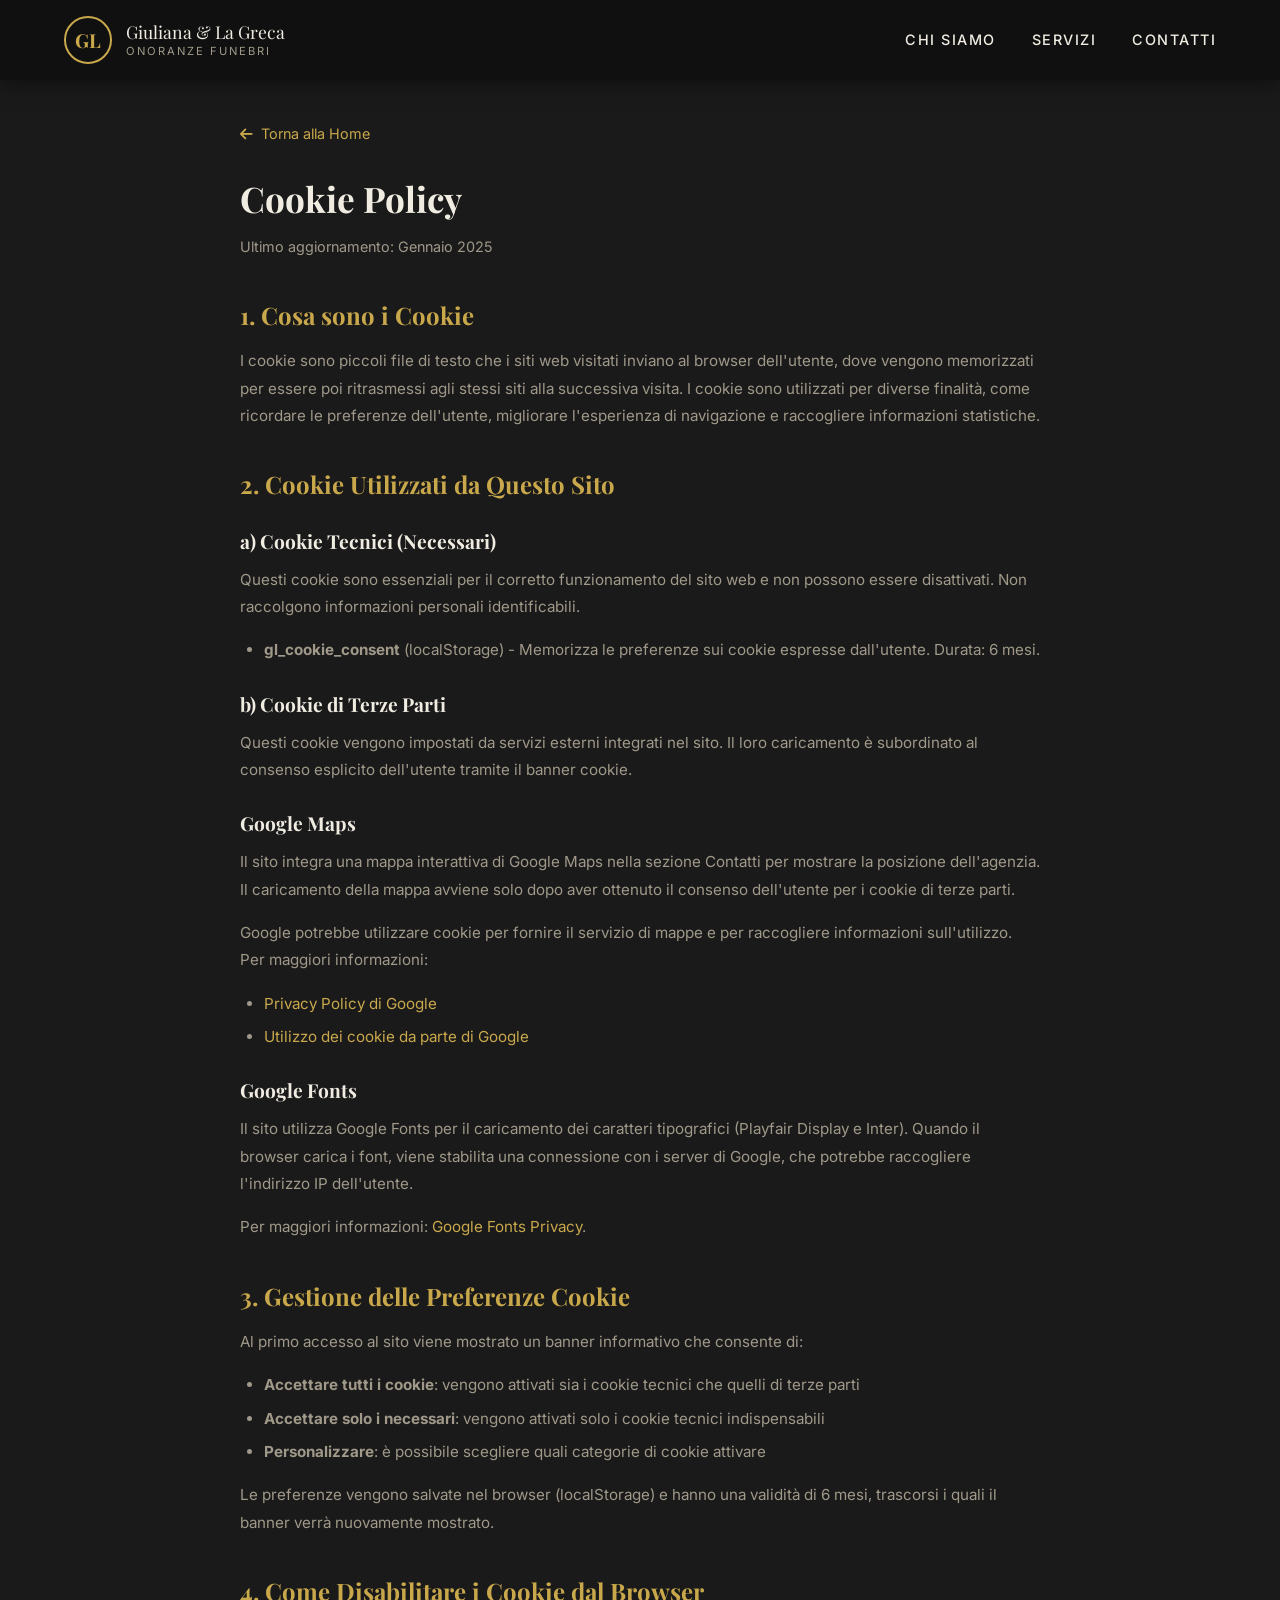
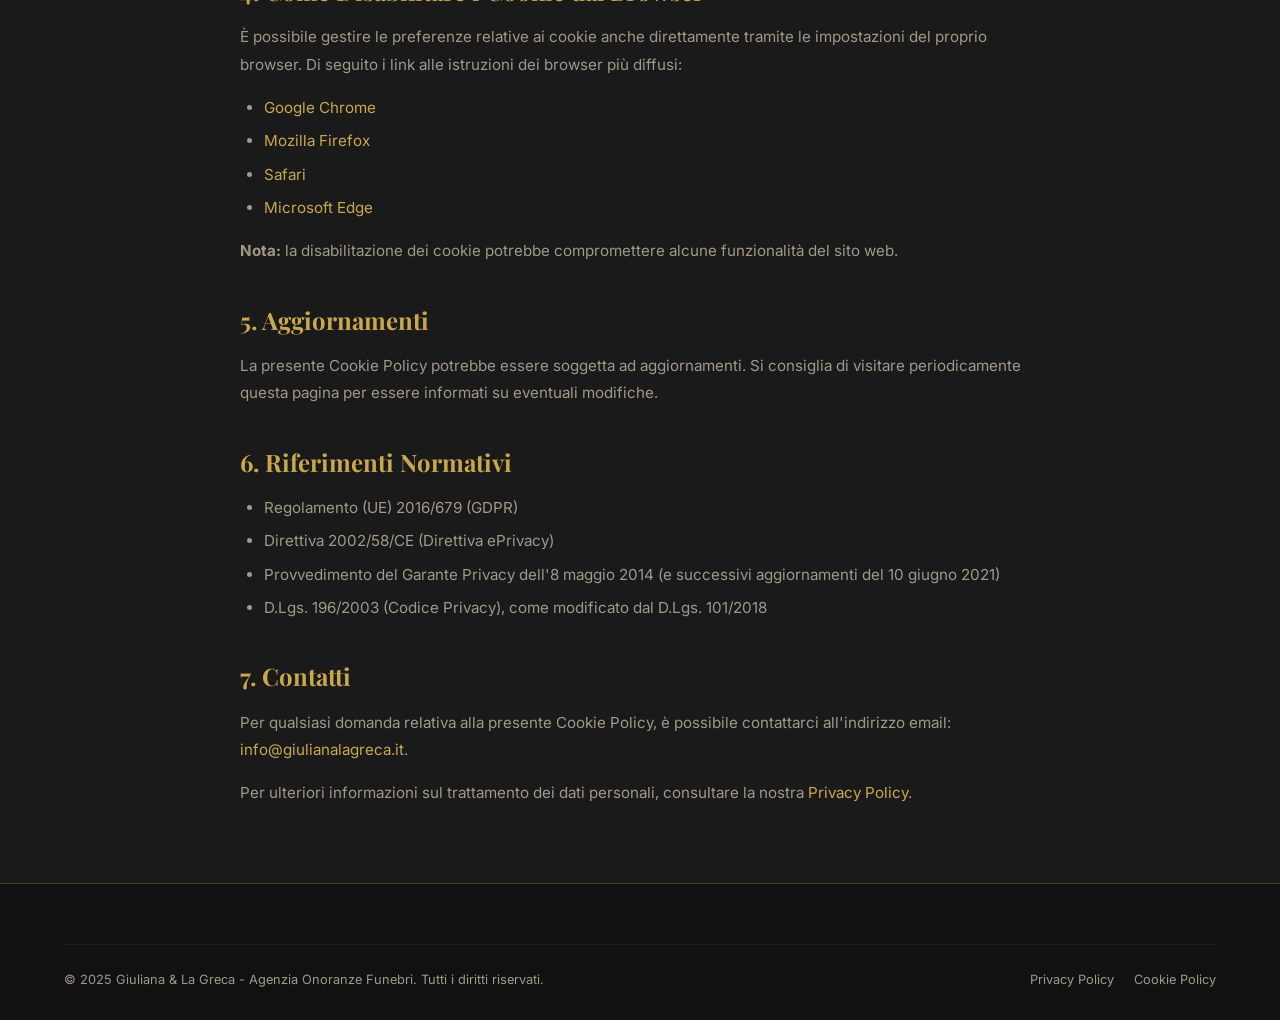
==== cookie-policy.html @ cec47fd1 "Initial commit: sito web Giuliana & La Greca Onoranze Funebri Sito single-page statico con tema eleg" ====
<!DOCTYPE html>
<html lang="it">
<head>
    <meta charset="UTF-8">
    <meta name="viewport" content="width=device-width, initial-scale=1.0">
    <meta name="description" content="Cookie Policy - Giuliana & La Greca Agenzia Onoranze Funebri">
    <meta name="robots" content="noindex, nofollow">
    <title>Cookie Policy - Giuliana & La Greca</title>

    <link rel="preconnect" href="https://fonts.googleapis.com">
    <link rel="preconnect" href="https://fonts.gstatic.com" crossorigin>
    <link href="https://fonts.googleapis.com/css2?family=Inter:wght@300;400;500;600;700&family=Playfair+Display:wght@400;500;600;700&display=swap" rel="stylesheet">
    <link rel="stylesheet" href="https://cdnjs.cloudflare.com/ajax/libs/font-awesome/6.5.1/css/all.min.css" integrity="sha512-DTOQO9RWCH3ppGqcWaEA1BIZOC6xxalwEsw9c2QQeAIftl+Vegovlnee1c9QX4TctnWMn13TZye+giMm8e2LwA==" crossorigin="anonymous" referrerpolicy="no-referrer">
    <link rel="stylesheet" href="css/style.css">
</head>
<body>

    <!-- Header -->
    <header class="header scrolled">
        <div class="container">
            <nav class="nav">
                <a href="index.html" class="nav-logo">
                    <div class="nav-logo-icon">GL</div>
                    <div class="nav-logo-text">
                        Giuliana & La Greca
                        <span>Onoranze Funebri</span>
                    </div>
                </a>
                <ul class="nav-links">
                    <li><a href="index.html#chi-siamo">Chi Siamo</a></li>
                    <li><a href="index.html#servizi">Servizi</a></li>
                    <li><a href="index.html#contatti">Contatti</a></li>
                </ul>
                <button class="hamburger" id="hamburger" aria-label="Menu di navigazione" aria-expanded="false">
                    <span></span>
                    <span></span>
                    <span></span>
                </button>
            </nav>
        </div>
    </header>

    <!-- Cookie Policy -->
    <main class="legal-page">
        <div class="container">
            <div class="legal-content">
                <a href="index.html" class="legal-back"><i class="fas fa-arrow-left"></i> Torna alla Home</a>

                <h1>Cookie Policy</h1>
                <p class="legal-date">Ultimo aggiornamento: Gennaio 2025</p>

                <h2>1. Cosa sono i Cookie</h2>
                <p>
                    I cookie sono piccoli file di testo che i siti web visitati inviano al browser dell'utente,
                    dove vengono memorizzati per essere poi ritrasmessi agli stessi siti alla successiva visita.
                    I cookie sono utilizzati per diverse finalità, come ricordare le preferenze dell'utente,
                    migliorare l'esperienza di navigazione e raccogliere informazioni statistiche.
                </p>

                <h2>2. Cookie Utilizzati da Questo Sito</h2>

                <h3>a) Cookie Tecnici (Necessari)</h3>
                <p>
                    Questi cookie sono essenziali per il corretto funzionamento del sito web e non possono essere
                    disattivati. Non raccolgono informazioni personali identificabili.
                </p>
                <ul>
                    <li>
                        <strong>gl_cookie_consent</strong> (localStorage) - Memorizza le preferenze sui cookie
                        espresse dall'utente. Durata: 6 mesi.
                    </li>
                </ul>

                <h3>b) Cookie di Terze Parti</h3>
                <p>
                    Questi cookie vengono impostati da servizi esterni integrati nel sito. Il loro caricamento
                    è subordinato al consenso esplicito dell'utente tramite il banner cookie.
                </p>

                <h3>Google Maps</h3>
                <p>
                    Il sito integra una mappa interattiva di Google Maps nella sezione Contatti per mostrare
                    la posizione dell'agenzia. Il caricamento della mappa avviene solo dopo aver ottenuto
                    il consenso dell'utente per i cookie di terze parti.
                </p>
                <p>
                    Google potrebbe utilizzare cookie per fornire il servizio di mappe e per raccogliere
                    informazioni sull'utilizzo. Per maggiori informazioni:
                </p>
                <ul>
                    <li><a href="https://policies.google.com/privacy" target="_blank" rel="noopener noreferrer">Privacy Policy di Google</a></li>
                    <li><a href="https://policies.google.com/technologies/cookies" target="_blank" rel="noopener noreferrer">Utilizzo dei cookie da parte di Google</a></li>
                </ul>

                <h3>Google Fonts</h3>
                <p>
                    Il sito utilizza Google Fonts per il caricamento dei caratteri tipografici (Playfair Display e Inter).
                    Quando il browser carica i font, viene stabilita una connessione con i server di Google,
                    che potrebbe raccogliere l'indirizzo IP dell'utente.
                </p>
                <p>
                    Per maggiori informazioni: <a href="https://developers.google.com/fonts/faq/privacy" target="_blank" rel="noopener noreferrer">Google Fonts Privacy</a>.
                </p>

                <h2>3. Gestione delle Preferenze Cookie</h2>
                <p>
                    Al primo accesso al sito viene mostrato un banner informativo che consente di:
                </p>
                <ul>
                    <li><strong>Accettare tutti i cookie</strong>: vengono attivati sia i cookie tecnici che quelli di terze parti</li>
                    <li><strong>Accettare solo i necessari</strong>: vengono attivati solo i cookie tecnici indispensabili</li>
                    <li><strong>Personalizzare</strong>: è possibile scegliere quali categorie di cookie attivare</li>
                </ul>
                <p>
                    Le preferenze vengono salvate nel browser (localStorage) e hanno una validità di 6 mesi,
                    trascorsi i quali il banner verrà nuovamente mostrato.
                </p>

                <h2>4. Come Disabilitare i Cookie dal Browser</h2>
                <p>
                    È possibile gestire le preferenze relative ai cookie anche direttamente tramite le
                    impostazioni del proprio browser. Di seguito i link alle istruzioni dei browser più diffusi:
                </p>
                <ul>
                    <li><a href="https://support.google.com/chrome/answer/95647" target="_blank" rel="noopener noreferrer">Google Chrome</a></li>
                    <li><a href="https://support.mozilla.org/it/kb/protezione-antitracciamento-avanzata-firefox-desktop" target="_blank" rel="noopener noreferrer">Mozilla Firefox</a></li>
                    <li><a href="https://support.apple.com/it-it/guide/safari/sfri11471/mac" target="_blank" rel="noopener noreferrer">Safari</a></li>
                    <li><a href="https://support.microsoft.com/it-it/windows/eliminare-e-gestire-i-cookie-168dab11-0753-043d-7c16-ede5947fc64d" target="_blank" rel="noopener noreferrer">Microsoft Edge</a></li>
                </ul>
                <p>
                    <strong>Nota:</strong> la disabilitazione dei cookie potrebbe compromettere alcune funzionalità del sito web.
                </p>

                <h2>5. Aggiornamenti</h2>
                <p>
                    La presente Cookie Policy potrebbe essere soggetta ad aggiornamenti. Si consiglia di visitare
                    periodicamente questa pagina per essere informati su eventuali modifiche.
                </p>

                <h2>6. Riferimenti Normativi</h2>
                <ul>
                    <li>Regolamento (UE) 2016/679 (GDPR)</li>
                    <li>Direttiva 2002/58/CE (Direttiva ePrivacy)</li>
                    <li>Provvedimento del Garante Privacy dell'8 maggio 2014 (e successivi aggiornamenti del 10 giugno 2021)</li>
                    <li>D.Lgs. 196/2003 (Codice Privacy), come modificato dal D.Lgs. 101/2018</li>
                </ul>

                <h2>7. Contatti</h2>
                <p>
                    Per qualsiasi domanda relativa alla presente Cookie Policy, è possibile contattarci all'indirizzo
                    email: <a href="mailto:info@giulianalagreca.it">info@giulianalagreca.it</a>.
                </p>
                <p>
                    Per ulteriori informazioni sul trattamento dei dati personali, consultare la nostra
                    <a href="privacy.html">Privacy Policy</a>.
                </p>
            </div>
        </div>
    </main>

    <!-- Footer -->
    <footer class="footer">
        <div class="container">
            <div class="footer-bottom">
                <p>&copy; 2025 Giuliana & La Greca - Agenzia Onoranze Funebri. Tutti i diritti riservati.</p>
                <div class="footer-bottom-links">
                    <a href="privacy.html">Privacy Policy</a>
                    <a href="cookie-policy.html">Cookie Policy</a>
                </div>
            </div>
        </div>
    </footer>

    <script>
        // Mobile menu per le pagine legali
        var hamburger = document.getElementById('hamburger');
        var navLinks = document.querySelector('.nav-links');
        if (hamburger && navLinks) {
            hamburger.addEventListener('click', function () {
                var isOpen = navLinks.classList.toggle('open');
                hamburger.classList.toggle('active');
                hamburger.setAttribute('aria-expanded', isOpen);
                document.body.style.overflow = isOpen ? 'hidden' : '';
            });
            navLinks.querySelectorAll('a').forEach(function (link) {
                link.addEventListener('click', function () {
                    navLinks.classList.remove('open');
                    hamburger.classList.remove('active');
                    hamburger.setAttribute('aria-expanded', 'false');
                    document.body.style.overflow = '';
                });
            });
        }
    </script>

</body>
</html>
---- css/style.css ----
/* ============================================
   Giuliana & La Greca - Onoranze Funebri
   Tema Elegante Scuro con Accenti Dorati
   ============================================ */

/* --- CSS Variables --- */
:root {
    --bg-primary: #1a1a1a;
    --bg-secondary: #111111;
    --bg-tertiary: #1e1e1e;
    --accent-gold: #c9a84c;
    --accent-gold-light: #d4af37;
    --accent-gold-transparent: rgba(201, 168, 76, 0.3);
    --accent-gold-glow: rgba(201, 168, 76, 0.15);
    --text-primary: #f0ece2;
    --text-secondary: #a0998a;
    --text-dark: #1a1a1a;
    --font-heading: 'Playfair Display', Georgia, serif;
    --font-body: 'Inter', 'Lato', Arial, sans-serif;
    --transition: 0.3s ease;
    --transition-slow: 0.6s ease;
    --max-width: 1200px;
    --nav-height: 80px;
}

/* --- Reset & Base --- */
*,
*::before,
*::after {
    margin: 0;
    padding: 0;
    box-sizing: border-box;
}

html {
    scroll-behavior: smooth;
    font-size: 16px;
}

body {
    font-family: var(--font-body);
    background-color: var(--bg-primary);
    color: var(--text-primary);
    line-height: 1.7;
    overflow-x: hidden;
    -webkit-font-smoothing: antialiased;
    -moz-osx-font-smoothing: grayscale;
}

a {
    color: var(--accent-gold);
    text-decoration: none;
    transition: color var(--transition);
}

a:hover {
    color: var(--accent-gold-light);
}

img {
    max-width: 100%;
    height: auto;
    display: block;
}

ul {
    list-style: none;
}

h1, h2, h3, h4, h5, h6 {
    font-family: var(--font-heading);
    font-weight: 700;
    line-height: 1.3;
    color: var(--text-primary);
}

.container {
    width: 100%;
    max-width: var(--max-width);
    margin: 0 auto;
    padding: 0 24px;
}

/* --- Section Shared --- */
.section {
    padding: 100px 0;
}

.section-header {
    text-align: center;
    margin-bottom: 60px;
}

.section-header h2 {
    font-size: 2.5rem;
    margin-bottom: 16px;
    color: var(--text-primary);
}

.section-header .section-line {
    width: 60px;
    height: 3px;
    background: var(--accent-gold);
    margin: 0 auto 20px;
    border-radius: 2px;
}

.section-header p {
    font-size: 1.1rem;
    color: var(--text-secondary);
    max-width: 600px;
    margin: 0 auto;
}

/* --- Scroll Animations --- */
.fade-in {
    opacity: 0;
    transform: translateY(30px);
    transition: opacity 0.8s ease, transform 0.8s ease;
}

.fade-in.visible {
    opacity: 1;
    transform: translateY(0);
}

.fade-in-left {
    opacity: 0;
    transform: translateX(-40px);
    transition: opacity 0.8s ease, transform 0.8s ease;
}

.fade-in-left.visible {
    opacity: 1;
    transform: translateX(0);
}

.fade-in-right {
    opacity: 0;
    transform: translateX(40px);
    transition: opacity 0.8s ease, transform 0.8s ease;
}

.fade-in-right.visible {
    opacity: 1;
    transform: translateX(0);
}

/* --- Header / Navbar --- */
.header {
    position: fixed;
    top: 0;
    left: 0;
    width: 100%;
    z-index: 1000;
    transition: background-color var(--transition), box-shadow var(--transition);
    background-color: transparent;
}

.header.scrolled {
    background-color: rgba(17, 17, 17, 0.97);
    box-shadow: 0 2px 20px rgba(0, 0, 0, 0.5);
    backdrop-filter: blur(10px);
}

.nav {
    display: flex;
    align-items: center;
    justify-content: space-between;
    height: var(--nav-height);
}

.nav-logo {
    display: flex;
    align-items: center;
    gap: 14px;
    text-decoration: none;
}

.nav-logo-icon {
    width: 48px;
    height: 48px;
    border: 2px solid var(--accent-gold);
    border-radius: 50%;
    display: flex;
    align-items: center;
    justify-content: center;
    font-family: var(--font-heading);
    font-size: 1.2rem;
    font-weight: 700;
    color: var(--accent-gold);
    flex-shrink: 0;
}

.nav-logo-text {
    font-family: var(--font-heading);
    font-size: 1.1rem;
    color: var(--text-primary);
    line-height: 1.3;
}

.nav-logo-text span {
    display: block;
    font-size: 0.7rem;
    color: var(--text-secondary);
    font-family: var(--font-body);
    text-transform: uppercase;
    letter-spacing: 2px;
}

.nav-links {
    display: flex;
    align-items: center;
    gap: 36px;
}

.nav-links a {
    color: var(--text-primary);
    font-size: 0.9rem;
    font-weight: 500;
    text-transform: uppercase;
    letter-spacing: 1.5px;
    position: relative;
    padding: 4px 0;
}

.nav-links a::after {
    content: '';
    position: absolute;
    bottom: -2px;
    left: 0;
    width: 0;
    height: 2px;
    background: var(--accent-gold);
    transition: width var(--transition);
}

.nav-links a:hover::after,
.nav-links a.active::after {
    width: 100%;
}

.nav-links a:hover,
.nav-links a.active {
    color: var(--accent-gold);
}

/* Hamburger Menu */
.hamburger {
    display: none;
    flex-direction: column;
    justify-content: center;
    gap: 5px;
    cursor: pointer;
    padding: 8px;
    background: none;
    border: none;
    z-index: 1001;
}

.hamburger span {
    display: block;
    width: 26px;
    height: 2px;
    background: var(--text-primary);
    transition: all var(--transition);
    border-radius: 2px;
}

.hamburger.active span:nth-child(1) {
    transform: rotate(45deg) translate(5px, 5px);
}

.hamburger.active span:nth-child(2) {
    opacity: 0;
}

.hamburger.active span:nth-child(3) {
    transform: rotate(-45deg) translate(5px, -5px);
}

/* --- Hero Section --- */
.hero {
    position: relative;
    min-height: 100vh;
    display: flex;
    align-items: center;
    justify-content: center;
    text-align: center;
    background: var(--bg-secondary);
    overflow: hidden;
}

.hero::before {
    content: '';
    position: absolute;
    inset: 0;
    background:
        radial-gradient(ellipse at 50% 0%, rgba(201, 168, 76, 0.08) 0%, transparent 60%),
        radial-gradient(ellipse at 50% 100%, rgba(201, 168, 76, 0.05) 0%, transparent 50%);
    pointer-events: none;
}

.hero-pattern {
    position: absolute;
    inset: 0;
    background-image:
        repeating-linear-gradient(
            0deg,
            transparent,
            transparent 50px,
            rgba(201, 168, 76, 0.03) 50px,
            rgba(201, 168, 76, 0.03) 51px
        ),
        repeating-linear-gradient(
            90deg,
            transparent,
            transparent 50px,
            rgba(201, 168, 76, 0.03) 50px,
            rgba(201, 168, 76, 0.03) 51px
        );
    pointer-events: none;
}

.hero-content {
    position: relative;
    z-index: 1;
    padding: 0 24px;
    max-width: 800px;
}

.hero-emblem {
    width: 90px;
    height: 90px;
    border: 2px solid var(--accent-gold);
    border-radius: 50%;
    display: flex;
    align-items: center;
    justify-content: center;
    margin: 0 auto 32px;
    font-family: var(--font-heading);
    font-size: 2rem;
    font-weight: 700;
    color: var(--accent-gold);
    position: relative;
}

.hero-emblem::before {
    content: '';
    position: absolute;
    inset: -8px;
    border: 1px solid var(--accent-gold-transparent);
    border-radius: 50%;
}

.hero h1 {
    font-size: 3.5rem;
    margin-bottom: 12px;
    letter-spacing: 2px;
    color: var(--text-primary);
}

.hero-subtitle {
    font-size: 1.1rem;
    text-transform: uppercase;
    letter-spacing: 5px;
    color: var(--accent-gold);
    margin-bottom: 28px;
    font-weight: 400;
}

.hero-divider {
    width: 80px;
    height: 1px;
    background: var(--accent-gold);
    margin: 0 auto 28px;
}

.hero-phrase {
    font-size: 1.25rem;
    color: var(--text-secondary);
    font-style: italic;
    margin-bottom: 40px;
    font-family: var(--font-heading);
}

.hero-actions {
    display: flex;
    flex-direction: column;
    align-items: center;
    gap: 20px;
}

.btn {
    display: inline-flex;
    align-items: center;
    gap: 10px;
    padding: 14px 36px;
    font-size: 0.95rem;
    font-weight: 600;
    text-transform: uppercase;
    letter-spacing: 2px;
    border: none;
    border-radius: 4px;
    cursor: pointer;
    transition: all var(--transition);
    text-decoration: none;
    font-family: var(--font-body);
}

.btn-primary {
    background: var(--accent-gold);
    color: var(--text-dark);
}

.btn-primary:hover {
    background: var(--accent-gold-light);
    color: var(--text-dark);
    transform: translateY(-2px);
    box-shadow: 0 8px 25px rgba(201, 168, 76, 0.3);
}

.btn-outline {
    background: transparent;
    color: var(--accent-gold);
    border: 1px solid var(--accent-gold);
}

.btn-outline:hover {
    background: var(--accent-gold);
    color: var(--text-dark);
    transform: translateY(-2px);
}

.hero-badge {
    display: inline-flex;
    align-items: center;
    gap: 8px;
    padding: 10px 24px;
    border: 1px solid var(--accent-gold-transparent);
    border-radius: 50px;
    font-size: 0.85rem;
    color: var(--accent-gold);
    letter-spacing: 1px;
}

.hero-badge i {
    font-size: 0.9rem;
}

.hero-phones {
    display: flex;
    flex-wrap: wrap;
    justify-content: center;
    gap: 16px;
    margin-top: 8px;
}

.hero-phones a {
    color: var(--text-secondary);
    font-size: 0.95rem;
    display: inline-flex;
    align-items: center;
    gap: 6px;
    transition: color var(--transition);
}

.hero-phones a:hover {
    color: var(--accent-gold);
}

/* --- Chi Siamo --- */
.about {
    background: var(--bg-primary);
}

.about-content {
    max-width: 800px;
    margin: 0 auto;
    text-align: center;
}

.about-icon {
    font-size: 2.5rem;
    color: var(--accent-gold);
    margin-bottom: 24px;
}

.about-content p {
    font-size: 1.1rem;
    color: var(--text-secondary);
    margin-bottom: 20px;
    line-height: 1.9;
}

.about-content p:last-of-type {
    margin-bottom: 0;
}

.about-values {
    display: grid;
    grid-template-columns: repeat(3, 1fr);
    gap: 40px;
    margin-top: 50px;
    padding-top: 50px;
    border-top: 1px solid var(--accent-gold-transparent);
}

.about-value {
    text-align: center;
}

.about-value i {
    font-size: 1.8rem;
    color: var(--accent-gold);
    margin-bottom: 14px;
    display: block;
}

.about-value h4 {
    font-size: 1.1rem;
    margin-bottom: 8px;
    color: var(--text-primary);
}

.about-value p {
    font-size: 0.9rem;
    color: var(--text-secondary);
    margin-bottom: 0;
}

/* --- Servizi --- */
.services {
    background: var(--bg-secondary);
}

.services-grid {
    display: grid;
    grid-template-columns: repeat(3, 1fr);
    gap: 30px;
}

.service-card {
    background: var(--bg-tertiary);
    border: 1px solid rgba(255, 255, 255, 0.05);
    border-radius: 8px;
    padding: 40px 30px;
    text-align: center;
    transition: all var(--transition);
    position: relative;
    overflow: hidden;
}

.service-card::before {
    content: '';
    position: absolute;
    top: 0;
    left: 0;
    right: 0;
    height: 3px;
    background: var(--accent-gold);
    transform: scaleX(0);
    transition: transform var(--transition);
}

.service-card:hover {
    border-color: var(--accent-gold-transparent);
    transform: translateY(-5px);
    box-shadow: 0 10px 40px rgba(0, 0, 0, 0.3);
}

.service-card:hover::before {
    transform: scaleX(1);
}

.service-card-icon {
    width: 70px;
    height: 70px;
    margin: 0 auto 24px;
    border-radius: 50%;
    background: var(--accent-gold-glow);
    display: flex;
    align-items: center;
    justify-content: center;
    font-size: 1.6rem;
    color: var(--accent-gold);
    transition: all var(--transition);
}

.service-card:hover .service-card-icon {
    background: var(--accent-gold);
    color: var(--text-dark);
}

.service-card h3 {
    font-size: 1.2rem;
    margin-bottom: 14px;
    color: var(--text-primary);
}

.service-card p {
    font-size: 0.95rem;
    color: var(--text-secondary);
    line-height: 1.7;
}

/* --- Perche Sceglierci --- */
.why-us {
    background: var(--bg-primary);
}

.why-us-grid {
    display: grid;
    grid-template-columns: repeat(3, 1fr);
    gap: 40px;
}

.why-us-item {
    text-align: center;
    padding: 40px 30px;
}

.why-us-item-icon {
    width: 80px;
    height: 80px;
    margin: 0 auto 24px;
    border: 2px solid var(--accent-gold-transparent);
    border-radius: 50%;
    display: flex;
    align-items: center;
    justify-content: center;
    font-size: 1.8rem;
    color: var(--accent-gold);
    transition: all var(--transition);
}

.why-us-item:hover .why-us-item-icon {
    border-color: var(--accent-gold);
    background: var(--accent-gold-glow);
}

.why-us-item h3 {
    font-size: 1.3rem;
    margin-bottom: 14px;
    color: var(--text-primary);
}

.why-us-item p {
    font-size: 0.95rem;
    color: var(--text-secondary);
    line-height: 1.8;
}

/* --- Contatti --- */
.contact {
    background: var(--bg-secondary);
}

.contact-wrapper {
    display: grid;
    grid-template-columns: 1fr 1fr;
    gap: 60px;
}

.contact-info h3 {
    font-size: 1.5rem;
    margin-bottom: 30px;
    color: var(--text-primary);
}

.contact-info-item {
    display: flex;
    align-items: flex-start;
    gap: 16px;
    margin-bottom: 28px;
}

.contact-info-item i {
    width: 44px;
    height: 44px;
    border: 1px solid var(--accent-gold-transparent);
    border-radius: 50%;
    display: flex;
    align-items: center;
    justify-content: center;
    color: var(--accent-gold);
    font-size: 1rem;
    flex-shrink: 0;
    margin-top: 2px;
}

.contact-info-item-content h4 {
    font-size: 1rem;
    font-family: var(--font-body);
    font-weight: 600;
    color: var(--text-primary);
    margin-bottom: 4px;
}

.contact-info-item-content p,
.contact-info-item-content a {
    font-size: 0.95rem;
    color: var(--text-secondary);
    line-height: 1.7;
}

.contact-info-item-content a:hover {
    color: var(--accent-gold);
}

.contact-phones {
    display: flex;
    flex-direction: column;
    gap: 4px;
}

/* Contact Form */
.contact-form h3 {
    font-size: 1.5rem;
    margin-bottom: 30px;
    color: var(--text-primary);
}

.form-group {
    margin-bottom: 20px;
}

.form-group label {
    display: block;
    font-size: 0.85rem;
    font-weight: 500;
    color: var(--text-secondary);
    margin-bottom: 8px;
    text-transform: uppercase;
    letter-spacing: 1px;
}

.form-group input,
.form-group textarea {
    width: 100%;
    padding: 14px 18px;
    background: var(--bg-tertiary);
    border: 1px solid rgba(255, 255, 255, 0.08);
    border-radius: 4px;
    color: var(--text-primary);
    font-family: var(--font-body);
    font-size: 0.95rem;
    transition: border-color var(--transition);
    outline: none;
}

.form-group input:focus,
.form-group textarea:focus {
    border-color: var(--accent-gold);
}

.form-group input::placeholder,
.form-group textarea::placeholder {
    color: var(--text-secondary);
    opacity: 0.5;
}

.form-group textarea {
    resize: vertical;
    min-height: 130px;
}

.form-group.error input,
.form-group.error textarea {
    border-color: #c94c4c;
}

.form-group .error-message {
    color: #c94c4c;
    font-size: 0.8rem;
    margin-top: 6px;
    display: none;
}

.form-group.error .error-message {
    display: block;
}

.form-checkbox {
    display: flex;
    align-items: flex-start;
    gap: 12px;
    margin-bottom: 24px;
}

.form-checkbox input[type="checkbox"] {
    width: 18px;
    height: 18px;
    margin-top: 3px;
    accent-color: var(--accent-gold);
    flex-shrink: 0;
    cursor: pointer;
}

.form-checkbox label {
    font-size: 0.85rem;
    color: var(--text-secondary);
    line-height: 1.6;
    cursor: pointer;
}

.form-checkbox label a {
    color: var(--accent-gold);
    text-decoration: underline;
}

.form-checkbox.error label {
    color: #c94c4c;
}

.btn-submit {
    width: 100%;
}

.form-success {
    display: none;
    text-align: center;
    padding: 30px;
    background: var(--accent-gold-glow);
    border: 1px solid var(--accent-gold-transparent);
    border-radius: 8px;
}

.form-success i {
    font-size: 2.5rem;
    color: var(--accent-gold);
    margin-bottom: 16px;
}

.form-success h4 {
    font-size: 1.2rem;
    margin-bottom: 8px;
}

.form-success p {
    color: var(--text-secondary);
    font-size: 0.95rem;
}

/* Google Maps */
.contact-map {
    margin-top: 60px;
}

.contact-map h3 {
    font-size: 1.5rem;
    margin-bottom: 24px;
    text-align: center;
    color: var(--text-primary);
}

.map-container {
    width: 100%;
    height: 400px;
    border-radius: 8px;
    overflow: hidden;
    border: 1px solid rgba(255, 255, 255, 0.08);
}

.map-container iframe {
    width: 100%;
    height: 100%;
    border: none;
    filter: grayscale(0.3) brightness(0.85);
}

.map-placeholder {
    width: 100%;
    height: 100%;
    display: flex;
    flex-direction: column;
    align-items: center;
    justify-content: center;
    background: var(--bg-tertiary);
    color: var(--text-secondary);
    gap: 12px;
}

.map-placeholder i {
    font-size: 2rem;
    color: var(--accent-gold);
}

.map-placeholder p {
    font-size: 0.9rem;
}

.map-placeholder a {
    color: var(--accent-gold);
    text-decoration: underline;
}

/* --- Footer --- */
.footer {
    background: var(--bg-secondary);
    border-top: 1px solid var(--accent-gold-transparent);
    padding: 60px 0 30px;
}

.footer-content {
    display: grid;
    grid-template-columns: 2fr 1fr 1fr;
    gap: 40px;
    margin-bottom: 40px;
}

.footer-brand .nav-logo {
    margin-bottom: 16px;
}

.footer-brand p {
    color: var(--text-secondary);
    font-size: 0.9rem;
    line-height: 1.7;
    max-width: 350px;
}

.footer h4 {
    font-size: 1rem;
    font-family: var(--font-body);
    font-weight: 600;
    color: var(--text-primary);
    margin-bottom: 20px;
    text-transform: uppercase;
    letter-spacing: 1px;
}

.footer-links a {
    display: block;
    color: var(--text-secondary);
    font-size: 0.9rem;
    padding: 4px 0;
    transition: color var(--transition);
}

.footer-links a:hover {
    color: var(--accent-gold);
}

.footer-social {
    display: flex;
    gap: 12px;
    margin-top: 16px;
}

.footer-social a {
    width: 40px;
    height: 40px;
    border: 1px solid var(--accent-gold-transparent);
    border-radius: 50%;
    display: flex;
    align-items: center;
    justify-content: center;
    color: var(--text-secondary);
    font-size: 1rem;
    transition: all var(--transition);
}

.footer-social a:hover {
    background: var(--accent-gold);
    color: var(--text-dark);
    border-color: var(--accent-gold);
}

.footer-bottom {
    border-top: 1px solid rgba(255, 255, 255, 0.05);
    padding-top: 24px;
    display: flex;
    align-items: center;
    justify-content: space-between;
    flex-wrap: wrap;
    gap: 12px;
}

.footer-bottom p {
    font-size: 0.8rem;
    color: var(--text-secondary);
}

.footer-bottom-links {
    display: flex;
    gap: 20px;
}

.footer-bottom-links a {
    font-size: 0.8rem;
    color: var(--text-secondary);
}

.footer-bottom-links a:hover {
    color: var(--accent-gold);
}

/* --- Cookie Banner --- */
.cookie-banner {
    position: fixed;
    bottom: 0;
    left: 0;
    right: 0;
    background: var(--bg-tertiary);
    border-top: 1px solid var(--accent-gold-transparent);
    padding: 20px 24px;
    z-index: 9999;
    transform: translateY(100%);
    transition: transform 0.5s ease;
    box-shadow: 0 -5px 30px rgba(0, 0, 0, 0.4);
}

.cookie-banner.show {
    transform: translateY(0);
}

.cookie-banner-content {
    max-width: var(--max-width);
    margin: 0 auto;
    display: flex;
    align-items: center;
    justify-content: space-between;
    gap: 24px;
}

.cookie-banner-text {
    flex: 1;
}

.cookie-banner-text p {
    font-size: 0.9rem;
    color: var(--text-secondary);
    line-height: 1.6;
}

.cookie-banner-text a {
    color: var(--accent-gold);
    text-decoration: underline;
}

.cookie-banner-actions {
    display: flex;
    gap: 12px;
    flex-shrink: 0;
}

.cookie-btn {
    padding: 10px 20px;
    font-size: 0.85rem;
    font-weight: 600;
    border: none;
    border-radius: 4px;
    cursor: pointer;
    transition: all var(--transition);
    font-family: var(--font-body);
    white-space: nowrap;
}

.cookie-btn-accept {
    background: var(--accent-gold);
    color: var(--text-dark);
}

.cookie-btn-accept:hover {
    background: var(--accent-gold-light);
}

.cookie-btn-necessary {
    background: transparent;
    color: var(--text-secondary);
    border: 1px solid rgba(255, 255, 255, 0.15);
}

.cookie-btn-necessary:hover {
    border-color: var(--text-secondary);
    color: var(--text-primary);
}

.cookie-btn-settings {
    background: transparent;
    color: var(--accent-gold);
    border: 1px solid var(--accent-gold-transparent);
}

.cookie-btn-settings:hover {
    background: var(--accent-gold-glow);
}

/* Cookie Modal */
.cookie-modal-overlay {
    position: fixed;
    inset: 0;
    background: rgba(0, 0, 0, 0.7);
    z-index: 10000;
    display: none;
    align-items: center;
    justify-content: center;
    padding: 24px;
}

.cookie-modal-overlay.show {
    display: flex;
}

.cookie-modal {
    background: var(--bg-tertiary);
    border: 1px solid var(--accent-gold-transparent);
    border-radius: 12px;
    max-width: 500px;
    width: 100%;
    max-height: 80vh;
    overflow-y: auto;
    padding: 32px;
}

.cookie-modal h3 {
    font-size: 1.3rem;
    margin-bottom: 8px;
    color: var(--text-primary);
}

.cookie-modal > p {
    font-size: 0.9rem;
    color: var(--text-secondary);
    margin-bottom: 28px;
    line-height: 1.6;
}

.cookie-category {
    border: 1px solid rgba(255, 255, 255, 0.08);
    border-radius: 8px;
    padding: 20px;
    margin-bottom: 16px;
}

.cookie-category-header {
    display: flex;
    align-items: center;
    justify-content: space-between;
    margin-bottom: 8px;
}

.cookie-category-header h4 {
    font-size: 0.95rem;
    font-family: var(--font-body);
    font-weight: 600;
    color: var(--text-primary);
}

.cookie-category p {
    font-size: 0.85rem;
    color: var(--text-secondary);
    line-height: 1.5;
}

/* Toggle Switch */
.toggle-switch {
    position: relative;
    width: 44px;
    height: 24px;
    flex-shrink: 0;
}

.toggle-switch input {
    opacity: 0;
    width: 0;
    height: 0;
}

.toggle-slider {
    position: absolute;
    inset: 0;
    background: rgba(255, 255, 255, 0.15);
    border-radius: 24px;
    cursor: pointer;
    transition: background var(--transition);
}

.toggle-slider::before {
    content: '';
    position: absolute;
    height: 18px;
    width: 18px;
    left: 3px;
    bottom: 3px;
    background: white;
    border-radius: 50%;
    transition: transform var(--transition);
}

.toggle-switch input:checked + .toggle-slider {
    background: var(--accent-gold);
}

.toggle-switch input:checked + .toggle-slider::before {
    transform: translateX(20px);
}

.toggle-switch input:disabled + .toggle-slider {
    opacity: 0.6;
    cursor: not-allowed;
}

.cookie-always-active {
    font-size: 0.8rem;
    color: var(--accent-gold);
    font-weight: 600;
    text-transform: uppercase;
    letter-spacing: 1px;
}

.cookie-modal-actions {
    display: flex;
    gap: 12px;
    margin-top: 24px;
}

.cookie-modal-actions .cookie-btn {
    flex: 1;
}

/* --- Legal Pages (Privacy & Cookie Policy) --- */
.legal-page {
    padding-top: calc(var(--nav-height) + 40px);
    padding-bottom: 60px;
    min-height: 100vh;
    background: var(--bg-primary);
}

.legal-content {
    max-width: 800px;
    margin: 0 auto;
}

.legal-content h1 {
    font-size: 2.2rem;
    margin-bottom: 12px;
}

.legal-content .legal-date {
    color: var(--text-secondary);
    font-size: 0.9rem;
    margin-bottom: 40px;
}

.legal-content h2 {
    font-size: 1.5rem;
    margin-top: 40px;
    margin-bottom: 16px;
    color: var(--accent-gold);
}

.legal-content h3 {
    font-size: 1.2rem;
    margin-top: 28px;
    margin-bottom: 12px;
}

.legal-content p {
    color: var(--text-secondary);
    font-size: 0.95rem;
    line-height: 1.8;
    margin-bottom: 16px;
}

.legal-content ul {
    list-style: disc;
    padding-left: 24px;
    margin-bottom: 16px;
}

.legal-content ul li {
    color: var(--text-secondary);
    font-size: 0.95rem;
    line-height: 1.8;
    margin-bottom: 6px;
}

.legal-content a {
    color: var(--accent-gold);
}

.legal-back {
    display: inline-flex;
    align-items: center;
    gap: 8px;
    color: var(--accent-gold);
    font-size: 0.9rem;
    margin-bottom: 30px;
    transition: gap var(--transition);
}

.legal-back:hover {
    gap: 12px;
}

/* --- Responsive Design --- */

/* Tablet */
@media (max-width: 1024px) {
    .section {
        padding: 80px 0;
    }

    .section-header h2 {
        font-size: 2.1rem;
    }

    .services-grid {
        grid-template-columns: repeat(2, 1fr);
    }

    .why-us-grid {
        grid-template-columns: repeat(2, 1fr);
    }

    .why-us-grid .why-us-item:last-child {
        grid-column: 1 / -1;
        max-width: 400px;
        margin: 0 auto;
    }

    .contact-wrapper {
        grid-template-columns: 1fr;
        gap: 40px;
    }

    .footer-content {
        grid-template-columns: 1fr 1fr;
    }

    .footer-brand {
        grid-column: 1 / -1;
    }
}

/* Mobile */
@media (max-width: 768px) {
    :root {
        --nav-height: 68px;
    }

    .nav-links {
        position: fixed;
        top: 0;
        right: -100%;
        width: 280px;
        height: 100vh;
        background: var(--bg-secondary);
        flex-direction: column;
        justify-content: center;
        padding: 40px;
        gap: 28px;
        transition: right var(--transition);
        box-shadow: -5px 0 30px rgba(0, 0, 0, 0.5);
    }

    .nav-links.open {
        right: 0;
    }

    .nav-links a {
        font-size: 1rem;
    }

    .hamburger {
        display: flex;
    }

    .hero h1 {
        font-size: 2.4rem;
    }

    .hero-subtitle {
        font-size: 0.9rem;
        letter-spacing: 3px;
    }

    .hero-phrase {
        font-size: 1.05rem;
    }

    .hero-phones {
        flex-direction: column;
        gap: 8px;
    }

    .section {
        padding: 60px 0;
    }

    .section-header {
        margin-bottom: 40px;
    }

    .section-header h2 {
        font-size: 1.8rem;
    }

    .about-values {
        grid-template-columns: 1fr;
        gap: 30px;
    }

    .services-grid {
        grid-template-columns: 1fr;
    }

    .why-us-grid {
        grid-template-columns: 1fr;
    }

    .why-us-grid .why-us-item:last-child {
        max-width: none;
    }

    .contact-wrapper {
        grid-template-columns: 1fr;
    }

    .footer-content {
        grid-template-columns: 1fr;
        gap: 30px;
    }

    .footer-bottom {
        flex-direction: column;
        text-align: center;
    }

    .cookie-banner-content {
        flex-direction: column;
        text-align: center;
    }

    .cookie-banner-actions {
        flex-direction: column;
        width: 100%;
    }

    .cookie-btn {
        width: 100%;
        text-align: center;
    }

    .cookie-modal {
        padding: 24px;
    }

    .cookie-modal-actions {
        flex-direction: column;
    }

    .legal-content h1 {
        font-size: 1.8rem;
    }

    .map-container {
        height: 300px;
    }
}

/* Small Mobile */
@media (max-width: 480px) {
    html {
        font-size: 15px;
    }

    .hero h1 {
        font-size: 2rem;
    }

    .hero-emblem {
        width: 70px;
        height: 70px;
        font-size: 1.6rem;
    }

    .hero-subtitle {
        letter-spacing: 2px;
        font-size: 0.8rem;
    }

    .container {
        padding: 0 16px;
    }

    .service-card {
        padding: 30px 20px;
    }

    .why-us-item {
        padding: 30px 16px;
    }
}
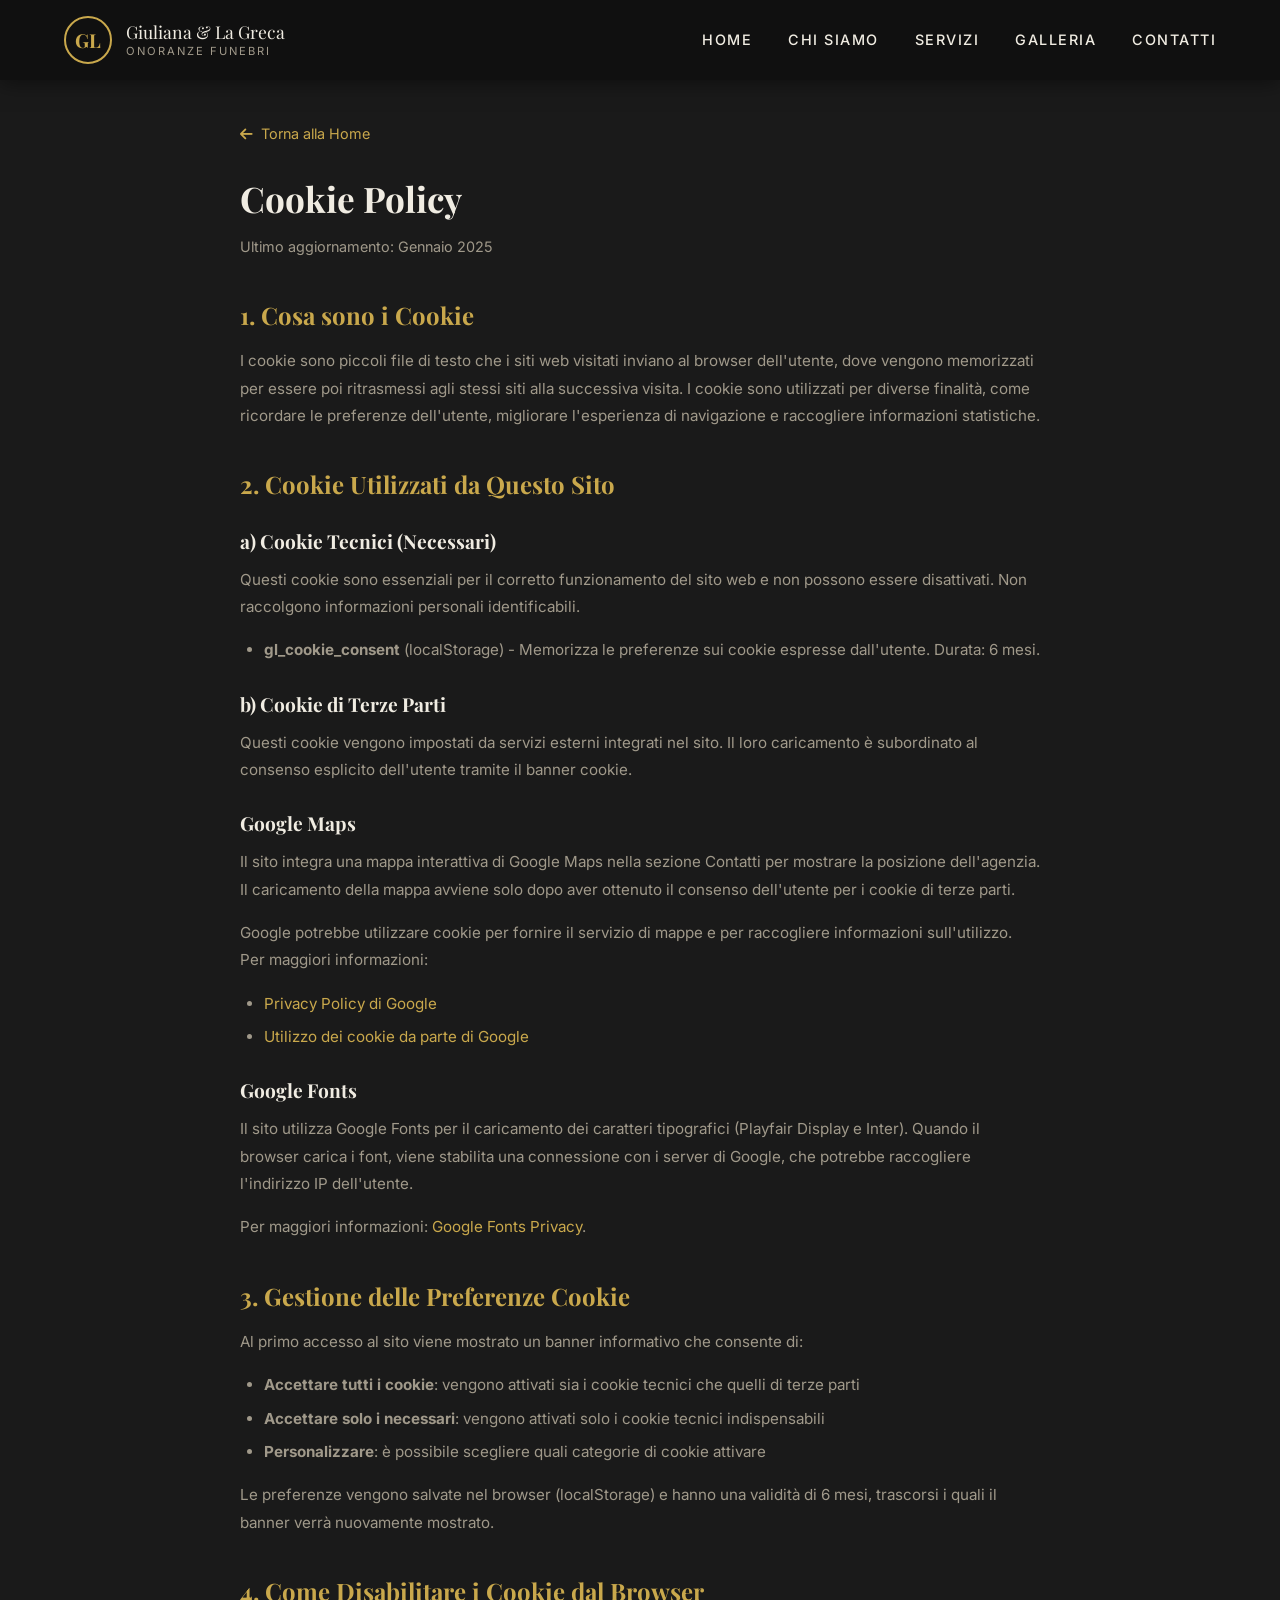
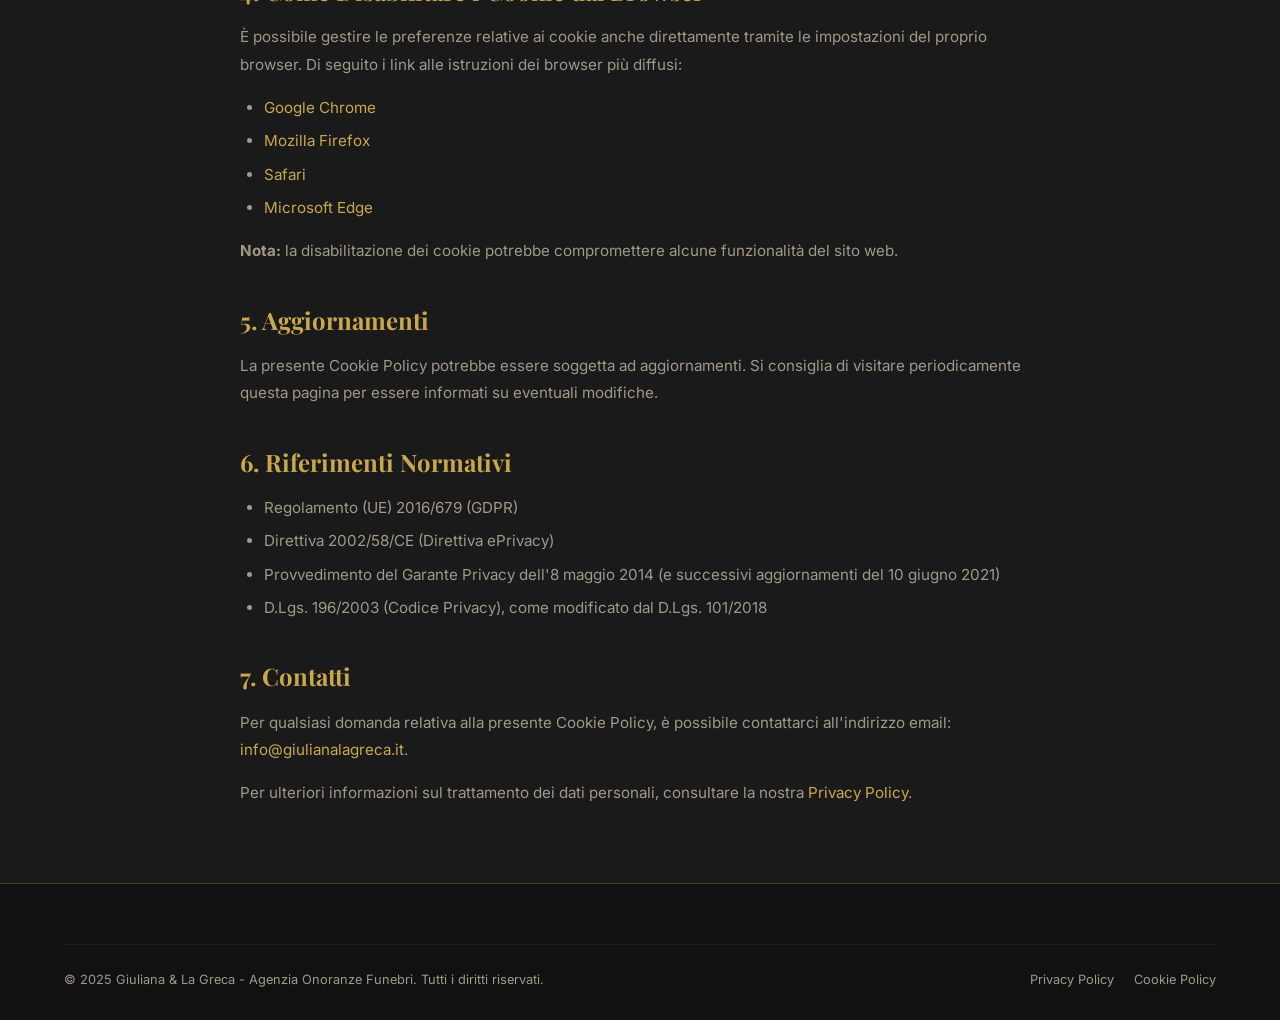
==== commit 15528dfb: "Aggiorna menu navigazione: Home, Chi Siamo, Servizi, Galleria, Contatti Aggiunta voce Home e sezione" ====
--- a/cookie-policy.html
+++ b/cookie-policy.html
@@ -27,8 +27,10 @@
                     </div>
                 </a>
                 <ul class="nav-links">
+                    <li><a href="index.html">Home</a></li>
                     <li><a href="index.html#chi-siamo">Chi Siamo</a></li>
                     <li><a href="index.html#servizi">Servizi</a></li>
+                    <li><a href="index.html#galleria">Galleria</a></li>
                     <li><a href="index.html#contatti">Contatti</a></li>
                 </ul>
                 <button class="hamburger" id="hamburger" aria-label="Menu di navigazione" aria-expanded="false">
--- a/css/style.css
+++ b/css/style.css
@@ -604,6 +604,116 @@
     line-height: 1.7;
 }
 
+/* --- Galleria --- */
+.gallery {
+    background: var(--bg-primary);
+}
+
+.gallery-grid {
+    display: grid;
+    grid-template-columns: repeat(3, 1fr);
+    gap: 20px;
+}
+
+.gallery-item {
+    border-radius: 8px;
+    overflow: hidden;
+    position: relative;
+    aspect-ratio: 4 / 3;
+    cursor: pointer;
+}
+
+.gallery-item img {
+    width: 100%;
+    height: 100%;
+    object-fit: cover;
+    transition: transform 0.5s ease, filter var(--transition);
+    filter: brightness(0.85);
+}
+
+.gallery-item:hover img {
+    transform: scale(1.05);
+    filter: brightness(1);
+}
+
+.gallery-item::after {
+    content: '';
+    position: absolute;
+    inset: 0;
+    border: 1px solid transparent;
+    border-radius: 8px;
+    transition: border-color var(--transition);
+}
+
+.gallery-item:hover::after {
+    border-color: var(--accent-gold-transparent);
+}
+
+.gallery-placeholder {
+    grid-column: 1 / -1;
+    display: flex;
+    flex-direction: column;
+    align-items: center;
+    justify-content: center;
+    padding: 80px 24px;
+    background: var(--bg-tertiary);
+    border: 1px dashed var(--accent-gold-transparent);
+    border-radius: 8px;
+    text-align: center;
+    gap: 16px;
+}
+
+.gallery-placeholder i {
+    font-size: 3rem;
+    color: var(--accent-gold);
+    opacity: 0.5;
+}
+
+.gallery-placeholder p {
+    font-size: 1.05rem;
+    color: var(--text-secondary);
+}
+
+/* Lightbox */
+.lightbox-overlay {
+    position: fixed;
+    inset: 0;
+    background: rgba(0, 0, 0, 0.92);
+    z-index: 10000;
+    display: none;
+    align-items: center;
+    justify-content: center;
+    padding: 24px;
+}
+
+.lightbox-overlay.show {
+    display: flex;
+}
+
+.lightbox-overlay img {
+    max-width: 90vw;
+    max-height: 85vh;
+    object-fit: contain;
+    border-radius: 4px;
+}
+
+.lightbox-close {
+    position: absolute;
+    top: 20px;
+    right: 28px;
+    background: none;
+    border: none;
+    color: var(--text-primary);
+    font-size: 2rem;
+    cursor: pointer;
+    opacity: 0.7;
+    transition: opacity var(--transition);
+}
+
+.lightbox-close:hover {
+    opacity: 1;
+}
+
 /* --- Perche Sceglierci --- */
 .why-us {
     background: var(--bg-primary);
@@ -1311,6 +1421,10 @@
         grid-template-columns: repeat(2, 1fr);
     }
 
+    .gallery-grid {
+        grid-template-columns: repeat(2, 1fr);
+    }
+
     .why-us-grid {
         grid-template-columns: repeat(2, 1fr);
     }
@@ -1407,6 +1521,10 @@
         grid-template-columns: 1fr;
     }
 
+    .gallery-grid {
+        grid-template-columns: 1fr;
+    }
+
     .why-us-grid {
         grid-template-columns: 1fr;
     }
